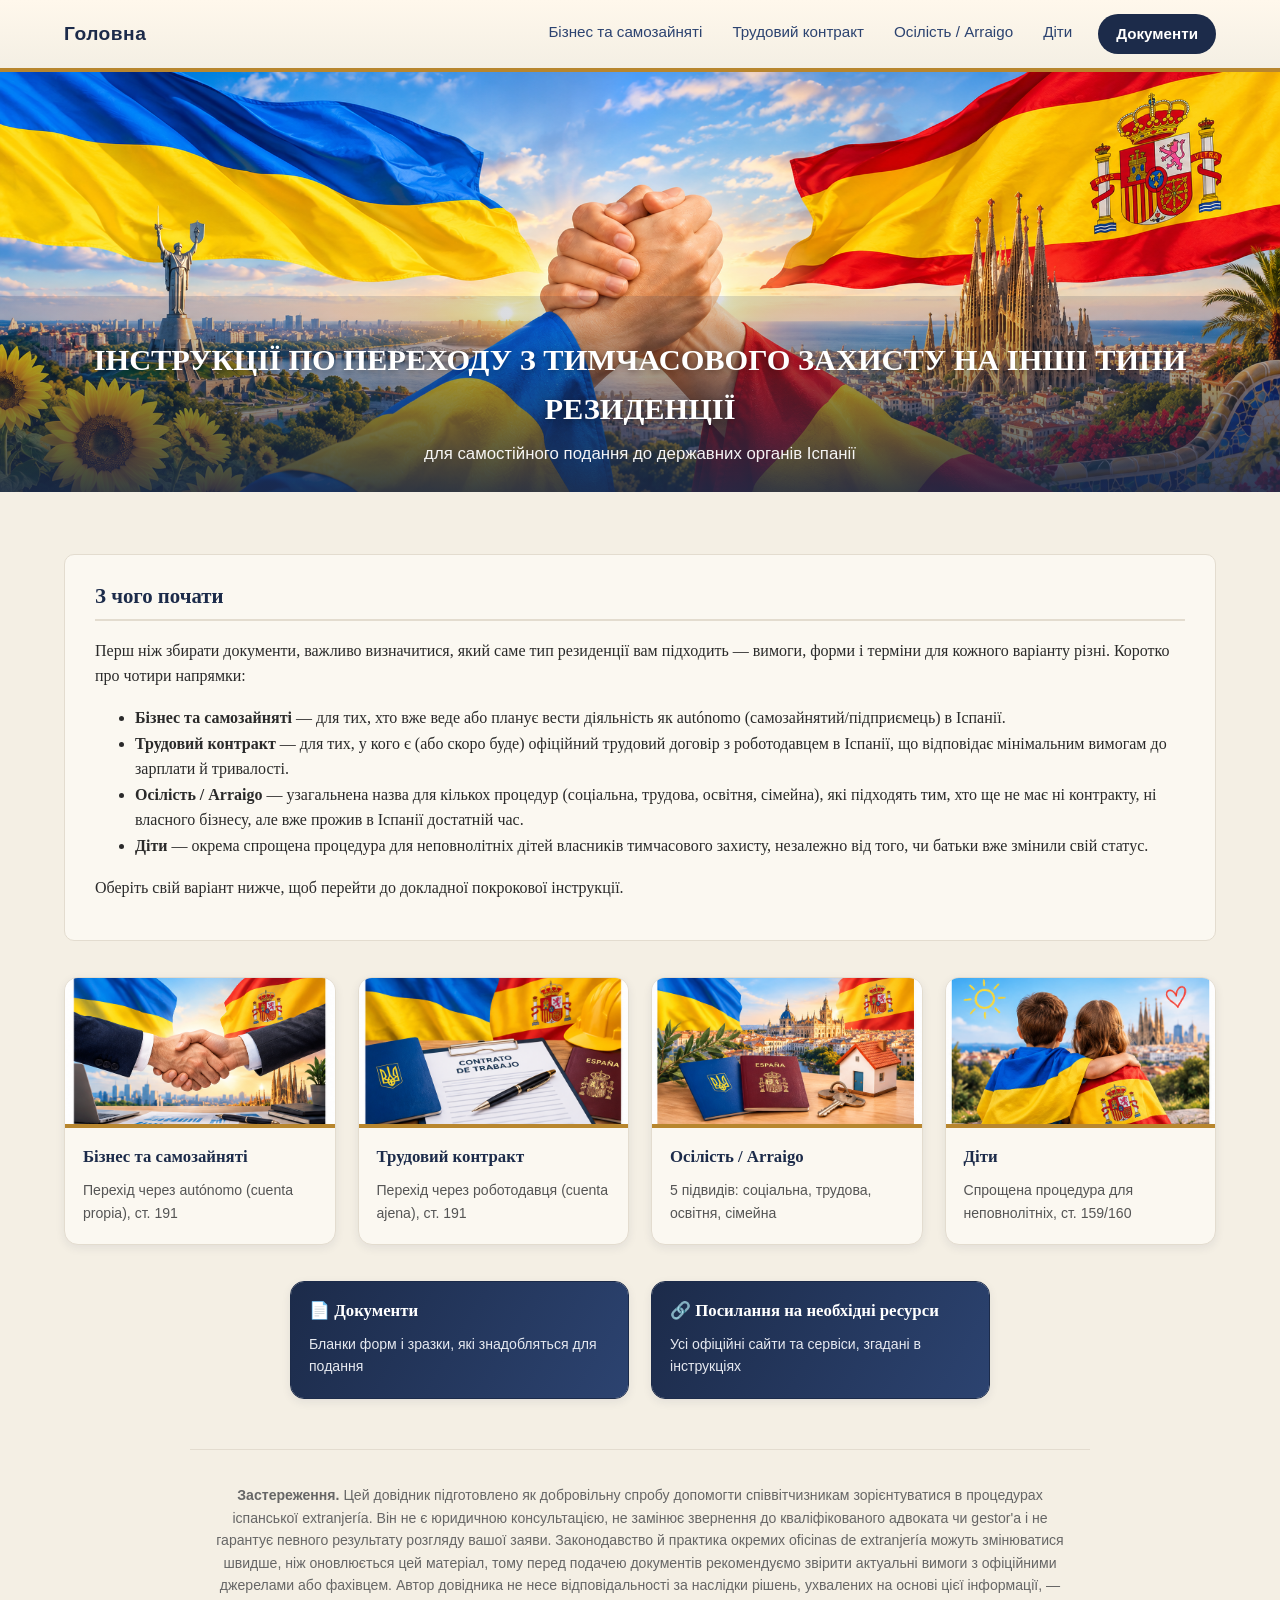
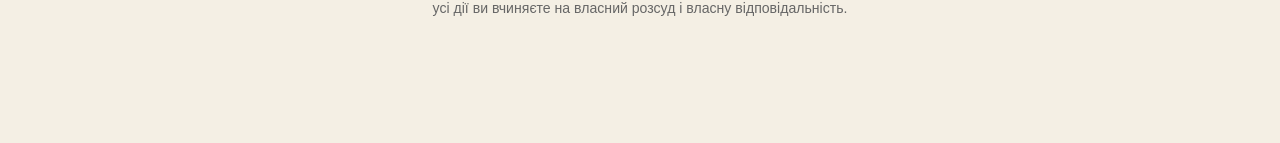
==== index.html @ 9e44d5eb "Initial commit: static site "Довідник ТЗ" Головна сторінка, сторінки розділів (arraigo, cuenta ajena" ====
<!DOCTYPE html>
<html lang="uk">
<head>
<meta charset="UTF-8">
<meta name="viewport" content="width=device-width, initial-scale=1.0">
<title>Інструкції по переходу з тимчасового захисту на інші типи резиденції</title>
<link rel="stylesheet" href="css/style.css">
</head>
<body>

<header class="site-header">
  <div class="nav-bar">
    <a href="index.html" class="nav-logo">Головна</a>
    <nav class="nav-links">
      <a href="pages/cuenta-propia.html">Бізнес та самозайняті</a>
      <a href="pages/cuenta-ajena.html">Трудовий контракт</a>
      <a href="pages/arraigo.html">Осілість / Arraigo</a>
      <a href="pages/dity.html">Діти</a>
      <a href="pages/dokumenty.html" class="nav-docs">Документи</a>
    </nav>
  </div>
</header>

<div class="hero">
  <img src="images/hero.png" alt="Україна та Іспанія">
  <div class="hero-caption">
    <h1>ІНСТРУКЦІЇ ПО ПЕРЕХОДУ З ТИМЧАСОВОГО ЗАХИСТУ НА ІНШІ ТИПИ РЕЗИДЕНЦІЇ</h1>
    <p>для самостійного подання до державних органів Іспанії</p>
  </div>
</div>

<div class="container-wide">

  <div class="intro-text">
    <h2>З чого почати</h2>
    <p>Перш ніж збирати документи, важливо визначитися, який саме тип резиденції вам підходить — вимоги, форми і терміни для кожного варіанту різні. Коротко про чотири напрямки:</p>
    <ul>
      <li><strong>Бізнес та самозайняті</strong> — для тих, хто вже веде або планує вести діяльність як autónomo (самозайнятий/підприємець) в Іспанії.</li>
      <li><strong>Трудовий контракт</strong> — для тих, у кого є (або скоро буде) офіційний трудовий договір з роботодавцем в Іспанії, що відповідає мінімальним вимогам до зарплати й тривалості.</li>
      <li><strong>Осілість / Arraigo</strong> — узагальнена назва для кількох процедур (соціальна, трудова, освітня, сімейна), які підходять тим, хто ще не має ні контракту, ні власного бізнесу, але вже прожив в Іспанії достатній час.</li>
      <li><strong>Діти</strong> — окрема спрощена процедура для неповнолітніх дітей власників тимчасового захисту, незалежно від того, чи батьки вже змінили свій статус.</li>
    </ul>
    <p>Оберіть свій варіант нижче, щоб перейти до докладної покрокової інструкції.</p>
  </div>

  <div class="tiles-grid">
    <a class="tile" href="pages/cuenta-propia.html">
      <img class="tile-img" src="images/autonomo.png" alt="Бізнес та самозайняті">
      <div class="tile-body">
        <h3>Бізнес та самозайняті</h3>
        <p>Перехід через autónomo (cuenta propia), ст. 191</p>
      </div>
    </a>
    <a class="tile" href="pages/cuenta-ajena.html">
      <img class="tile-img" src="images/trabajo.png" alt="Трудовий контракт">
      <div class="tile-body">
        <h3>Трудовий контракт</h3>
        <p>Перехід через роботодавця (cuenta ajena), ст. 191</p>
      </div>
    </a>
    <a class="tile" href="pages/arraigo.html">
      <img class="tile-img" src="images/arraigo.png" alt="Осілість / Arraigo">
      <div class="tile-body">
        <h3>Осілість / Arraigo</h3>
        <p>5 підвидів: соціальна, трудова, освітня, сімейна</p>
      </div>
    </a>
    <a class="tile" href="pages/dity.html">
      <img class="tile-img" src="images/dity.png" alt="Діти">
      <div class="tile-body">
        <h3>Діти</h3>
        <p>Спрощена процедура для неповнолітніх, ст. 159/160</p>
      </div>
    </a>
  </div>

  <div class="tiles-grid small">
    <a class="tile tile-secondary" href="pages/dokumenty.html">
      <div class="tile-body">
        <h3>📄 Документи</h3>
        <p>Бланки форм і зразки, які знадобляться для подання</p>
      </div>
    </a>
    <a class="tile tile-secondary" href="pages/posylannya.html">
      <div class="tile-body">
        <h3>🔗 Посилання на необхідні ресурси</h3>
        <p>Усі офіційні сайти та сервіси, згадані в інструкціях</p>
      </div>
    </a>
  </div>

  <div class="legal-footer">
    <p><strong>Застереження.</strong> Цей довідник підготовлено як добровільну спробу допомогти співвітчизникам зорієнтуватися в процедурах іспанської extranjería. Він не є юридичною консультацією, не замінює звернення до кваліфікованого адвоката чи gestor'а і не гарантує певного результату розгляду вашої заяви. Законодавство й практика окремих oficinas de extranjería можуть змінюватися швидше, ніж оновлюється цей матеріал, тому перед подачею документів рекомендуємо звірити актуальні вимоги з офіційними джерелами або фахівцем. Автор довідника не несе відповідальності за наслідки рішень, ухвалених на основі цієї інформації, — усі дії ви вчиняєте на власний розсуд і власну відповідальність.</p>
  </div>

</div>

</body>
</html>
---- css/style.css ----
:root{
  --navy:#1c2b4a;
  --navy-light:#2c4370;
  --gold:#b8862e;
  --gold-light:#d9a94a;
  --bg:#f4efe4;
  --bg-card:#fbf8f1;
  --line:#e3dccf;
  --ok:#2e7d4f;
  --warn:#b3401c;
  --ukr-blue:#0057b7;
  --ukr-yellow:#ffd700;
  --esp-red:#c60b1e;
}

*{box-sizing:border-box;}

body{
  margin:0;
  font-family:"Georgia","Times New Roman",serif;
  background:var(--bg);
  color:#2a2a2a;
  line-height:1.6;
}

a{color:var(--navy);}

/* ===== HEADER / NAV ===== */
.site-header{
  background:linear-gradient(180deg,#fff8ec 0%, var(--bg) 100%);
  border-bottom:4px solid var(--gold);
}

.nav-bar{
  max-width:1200px;
  margin:0 auto;
  display:flex;
  align-items:center;
  justify-content:space-between;
  padding:14px 24px;
  flex-wrap:wrap;
  gap:10px;
}

.nav-logo{
  font-weight:bold;
  font-size:1.2em;
  color:var(--navy);
  text-decoration:none;
  font-family:Arial,sans-serif;
  letter-spacing:0.5px;
}

.nav-links{
  display:flex;
  gap:22px;
  flex-wrap:wrap;
  font-family:Arial,sans-serif;
  font-size:0.95em;
}

.nav-links a{
  text-decoration:none;
  color:var(--navy-light);
  padding:6px 4px;
  border-bottom:2px solid transparent;
  transition:border-color .2s;
}
.nav-links a:hover, .nav-links a.active{
  border-bottom:2px solid var(--gold);
  color:var(--navy);
}

.nav-docs{
  background:var(--navy);
  color:#fff !important;
  padding:8px 18px !important;
  border-radius:20px;
  border-bottom:none !important;
  font-weight:bold;
}
.nav-docs:hover{
  background:var(--gold);
  border-bottom:none !important;
}

/* ===== HERO (тільки на головній) ===== */
.hero{
  position:relative;
  width:100%;
  max-height:420px;
  overflow:hidden;
}
.hero img{
  width:100%;
  display:block;
  object-fit:cover;
  max-height:420px;
}
.hero-caption{
  position:absolute;
  bottom:0; left:0; right:0;
  background:linear-gradient(0deg, rgba(28,43,74,0.88) 0%, rgba(28,43,74,0.15) 90%);
  color:#fff;
  padding:40px 5% 24px;
  text-align:center;
}
.hero-caption h1{
  font-size:1.9em;
  margin:0 0 8px;
  font-family:Georgia, serif;
  text-shadow:0 2px 6px rgba(0,0,0,0.4);
}
.hero-caption p{
  margin:0;
  font-size:1.05em;
  opacity:0.95;
  font-family:Arial,sans-serif;
}

/* ===== PAGE BANNER (на внутрішніх сторінках) ===== */
.page-banner{
  background:linear-gradient(120deg, var(--navy) 0%, var(--navy-light) 60%, #3a5a8c 100%);
  color:#fff;
  padding:34px 5%;
  border-bottom:5px solid var(--gold);
}
.page-banner h1{
  margin:0 0 6px;
  font-size:1.7em;
}
.page-banner .badges{margin-top:10px;}
.badge{
  display:inline-block;
  background:rgba(255,255,255,0.15);
  border:1px solid rgba(255,255,255,0.35);
  color:#fff;
  font-size:0.75em;
  padding:3px 10px;
  border-radius:3px;
  margin-right:6px;
  font-family:Arial,sans-serif;
}

/* ===== CONTAINER ===== */
.container{
  max-width:900px;
  margin:0 auto;
  padding:32px 24px 70px;
}
.container-wide{
  max-width:1200px;
  margin:0 auto;
  padding:32px 24px 70px;
}

/* ===== INTRO / SECTIONS ===== */
.intro-text{
  background:var(--bg-card);
  border:1px solid var(--line);
  border-radius:10px;
  padding:24px 30px;
  margin:30px 0;
}
.intro-text h2{margin-top:0;color:var(--navy);}

h2{color:var(--navy);border-bottom:2px solid var(--line);padding-bottom:6px;margin-top:44px;font-size:1.3em;}
h3{color:var(--navy);margin-top:26px;font-size:1.08em;}
h4{color:var(--navy);}

.disclaimer{
  background:#fff7e6;
  border:1px solid var(--gold);
  border-radius:6px;
  padding:14px 18px;
  margin-bottom:26px;
  font-size:0.92em;
}

.highlight{
  background:#eef7ef;
  border:1px solid var(--ok);
  border-radius:6px;
  padding:14px 18px;
  margin:16px 0;
}

.link-box{
  background:#eef2f7;
  border-radius:6px;
  padding:12px 16px;
  margin:10px 0;
}
.link-box a{font-weight:bold;}

.note{font-size:0.9em;color:#666;font-style:italic;}

.step{
  background:var(--bg-card);
  border:1px solid var(--line);
  border-left:5px solid var(--gold);
  border-radius:6px;
  padding:16px 20px;
  margin:16px 0;
}
.step-num{
  display:inline-flex;align-items:center;justify-content:center;
  width:28px;height:28px;background:var(--navy);color:#fff;
  border-radius:50%;font-family:Arial,sans-serif;font-weight:bold;
  font-size:0.9em;margin-right:10px;
}

.type-card{
  background:var(--bg-card);
  border:1px solid var(--line);
  border-radius:6px;
  padding:16px 20px;
  margin:14px 0;
}

table{width:100%;border-collapse:collapse;margin:16px 0;font-size:0.93em;background:var(--bg-card);}
th,td{border:1px solid var(--line);padding:8px 10px;text-align:left;vertical-align:top;}
th{background:var(--navy);color:#fff;font-family:Arial,sans-serif;font-weight:normal;font-size:0.88em;}
tr:nth-child(even){background:#f0ead9;}

.checklist li{list-style:none;margin-bottom:8px;padding-left:26px;position:relative;}
.checklist li::before{content:"☐";position:absolute;left:0;font-size:1.2em;color:var(--navy);}

.tag-ok{color:var(--ok);font-weight:bold;}
.tag-warn{color:var(--warn);font-weight:bold;}

/* ===== TILES (головна сторінка) ===== */
.tiles-grid{
  display:grid;
  grid-template-columns:repeat(4, 1fr);
  gap:22px;
  margin:36px 0;
}
.tiles-grid.small{
  grid-template-columns:repeat(2, 1fr);
  max-width:700px;
  margin:36px auto;
}
.tile{
  display:block;
  text-decoration:none;
  color:inherit;
  background:var(--bg-card);
  border:1px solid var(--line);
  border-radius:14px;
  overflow:hidden;
  box-shadow:0 3px 10px rgba(28,43,74,0.08);
  transition:transform .18s, box-shadow .18s;
}
.tile:hover{
  transform:translateY(-5px);
  box-shadow:0 10px 22px rgba(28,43,74,0.18);
}
.tile-img{
  width:100%;
  height:150px;
  object-fit:cover;
  display:block;
  border-bottom:4px solid var(--gold);
}
.tile-body{
  padding:16px 18px 20px;
  font-family:Arial,sans-serif;
}
.tile-body h3{
  margin:0 0 8px;
  color:var(--navy);
  font-size:1.05em;
  font-family:Georgia,serif;
}
.tile-body p{
  margin:0;
  font-size:0.88em;
  color:#555;
}
.tile-secondary .tile-body{
  background:linear-gradient(120deg, var(--navy) 0%, var(--navy-light) 100%);
}
.tile-secondary .tile-body h3{color:#fff;}
.tile-secondary .tile-body p{color:#e6e9f0;}
.tile-secondary{border-color:var(--navy);}

/* ===== FOOTER / LEGAL ===== */
.legal-footer{
  max-width:900px;
  margin:50px auto 0;
  padding:20px 24px 40px;
  border-top:1px solid var(--line);
  font-size:0.88em;
  color:#666;
  text-align:center;
  font-family:Arial,sans-serif;
}

.page-footer{
  margin-top:60px;
  padding-top:16px;
  border-top:1px solid var(--line);
  font-size:0.85em;
  color:#777;
  font-family:Arial,sans-serif;
}

@media (max-width: 900px){
  .tiles-grid{grid-template-columns:repeat(2,1fr);}
  .tiles-grid.small{grid-template-columns:1fr;}
  .hero-caption h1{font-size:1.3em;}
}
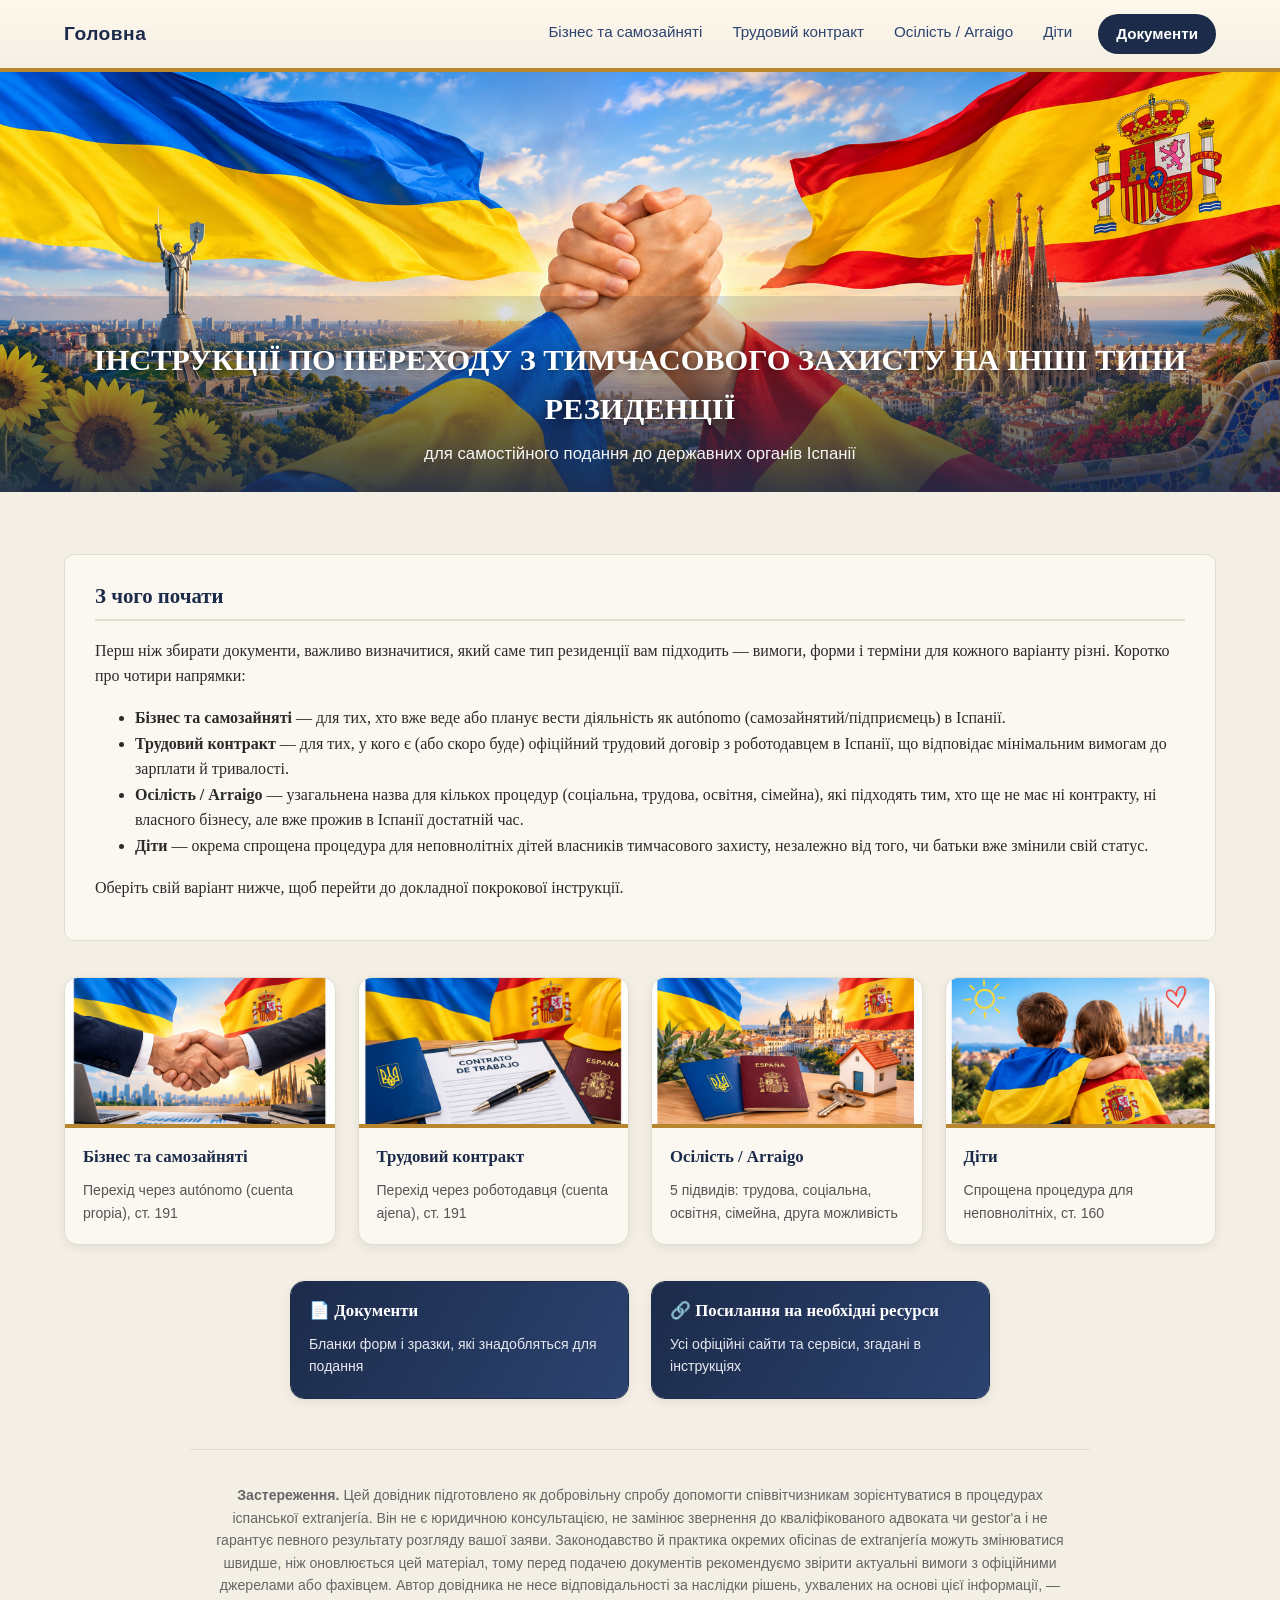
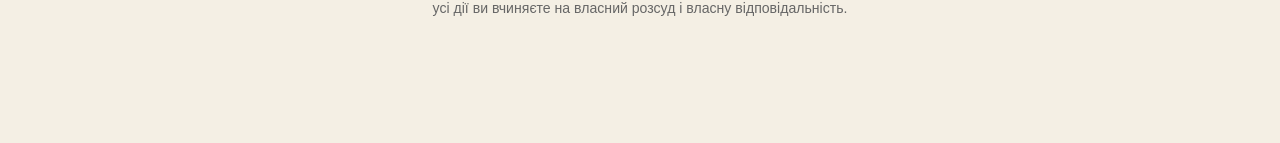
==== commit bd67988b: "Виправлено форму модифікації на EX-26, додано бланки та нормативку Форми: - модифікація за ст. 191 (" ====
--- a/index.html
+++ b/index.html
@@ -62,14 +62,14 @@
       <img class="tile-img" src="images/arraigo.png" alt="Осілість / Arraigo">
       <div class="tile-body">
         <h3>Осілість / Arraigo</h3>
-        <p>5 підвидів: соціальна, трудова, освітня, сімейна</p>
+        <p>5 підвидів: трудова, соціальна, освітня, сімейна, друга можливість</p>
       </div>
     </a>
     <a class="tile" href="pages/dity.html">
       <img class="tile-img" src="images/dity.png" alt="Діти">
       <div class="tile-body">
         <h3>Діти</h3>
-        <p>Спрощена процедура для неповнолітніх, ст. 159/160</p>
+        <p>Спрощена процедура для неповнолітніх, ст. 160</p>
       </div>
     </a>
   </div>
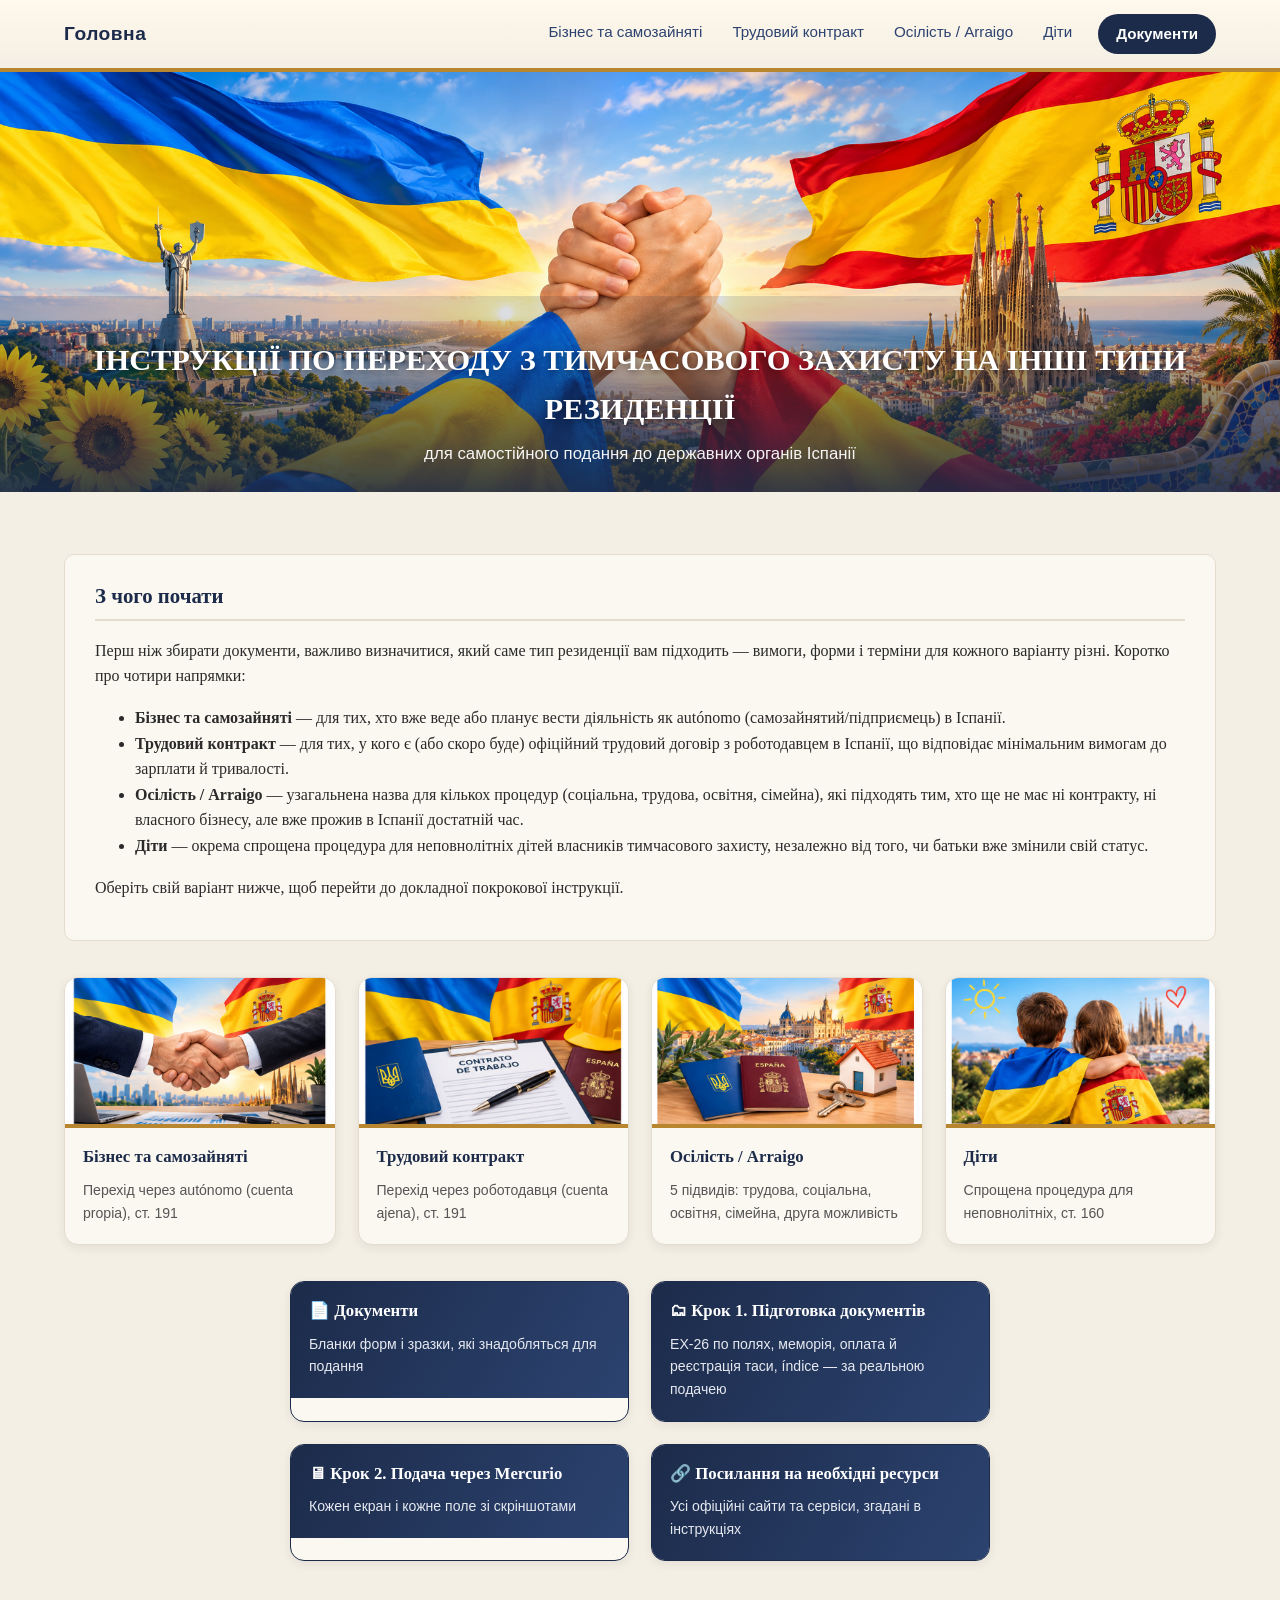
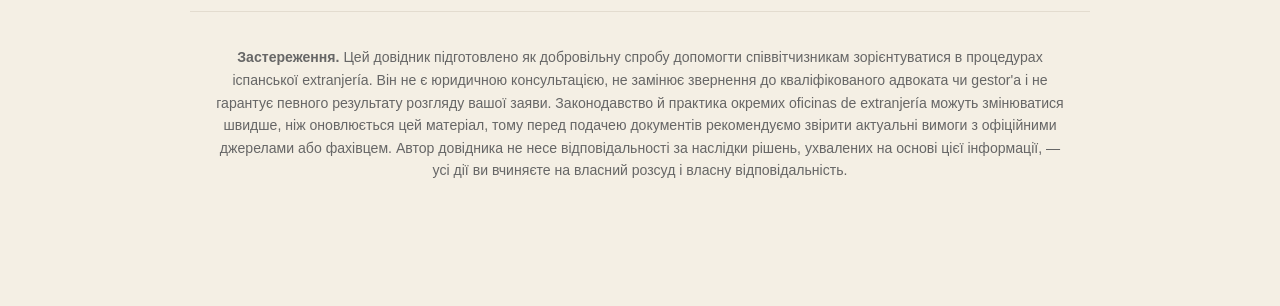
==== commit 34cd93c8: "Покрокові інструкції: підготовка документів і подача через Mercurio Дві нові сторінки за реальною по" ====
--- a/index.html
+++ b/index.html
@@ -81,6 +81,18 @@
         <p>Бланки форм і зразки, які знадобляться для подання</p>
       </div>
     </a>
+    <a class="tile tile-secondary" href="pages/pidgotovka-dokumentiv.html">
+      <div class="tile-body">
+        <h3>🗂 Крок 1. Підготовка документів</h3>
+        <p>EX-26 по полях, меморія, оплата й реєстрація таси, índice — за реальною подачею</p>
+      </div>
+    </a>
+    <a class="tile tile-secondary" href="pages/podacha-mercurio.html">
+      <div class="tile-body">
+        <h3>🖥 Крок 2. Подача через Mercurio</h3>
+        <p>Кожен екран і кожне поле зі скріншотами</p>
+      </div>
+    </a>
     <a class="tile tile-secondary" href="pages/posylannya.html">
       <div class="tile-body">
         <h3>🔗 Посилання на необхідні ресурси</h3>
--- a/css/style.css
+++ b/css/style.css
@@ -306,6 +306,22 @@
   font-family:Arial,sans-serif;
 }
 
+/* ===== GUIDE PAGES: screenshots, Q&A, persona ===== */
+.shot{margin:14px 0 20px;}
+.shot img{max-width:100%;height:auto;display:block;border:1px solid var(--line);border-radius:6px;box-shadow:0 2px 8px rgba(28,43,74,0.10);background:#fff;}
+.shot figcaption{font-size:0.85em;color:#666;font-family:Arial,sans-serif;margin-top:6px;}
+.qa{background:#f3f6fb;border-left:4px solid var(--navy-light);border-radius:4px;padding:10px 14px;margin:10px 0;font-size:0.95em;}
+.qa strong:first-child{color:var(--navy);}
+.persona{background:var(--bg-card);border:1px dashed var(--gold);border-radius:8px;padding:14px 18px;margin:18px 0;}
+.ajena{background:#f6f0fa;border-left:4px solid #6b3f8c;border-radius:4px;padding:10px 14px;margin:10px 0;font-size:0.95em;}
+.ajena::before{content:"Якщо у вас cuenta ajena (трудовий договір): ";font-weight:bold;color:#6b3f8c;}
+.toc{background:var(--bg-card);border:1px solid var(--line);border-radius:8px;padding:12px 20px;margin:20px 0;}
+.toc ol{margin:6px 0;}
+.next-page{display:block;text-align:center;background:var(--navy);color:#fff !important;text-decoration:none;padding:14px 20px;border-radius:8px;font-family:Arial,sans-serif;font-weight:bold;margin:30px 0;}
+.next-page:hover{background:var(--gold);}
+code.v{background:#fff;border:1px solid var(--line);border-radius:3px;padding:1px 5px;font-family:Consolas,monospace;font-size:0.92em;}
+pre.tpl{background:#fff;border:1px solid var(--line);border-radius:6px;padding:14px 16px;white-space:pre-wrap;font-family:Consolas,monospace;font-size:0.85em;line-height:1.45;}
+
 @media (max-width: 900px){
   .tiles-grid{grid-template-columns:repeat(2,1fr);}
   .tiles-grid.small{grid-template-columns:1fr;}
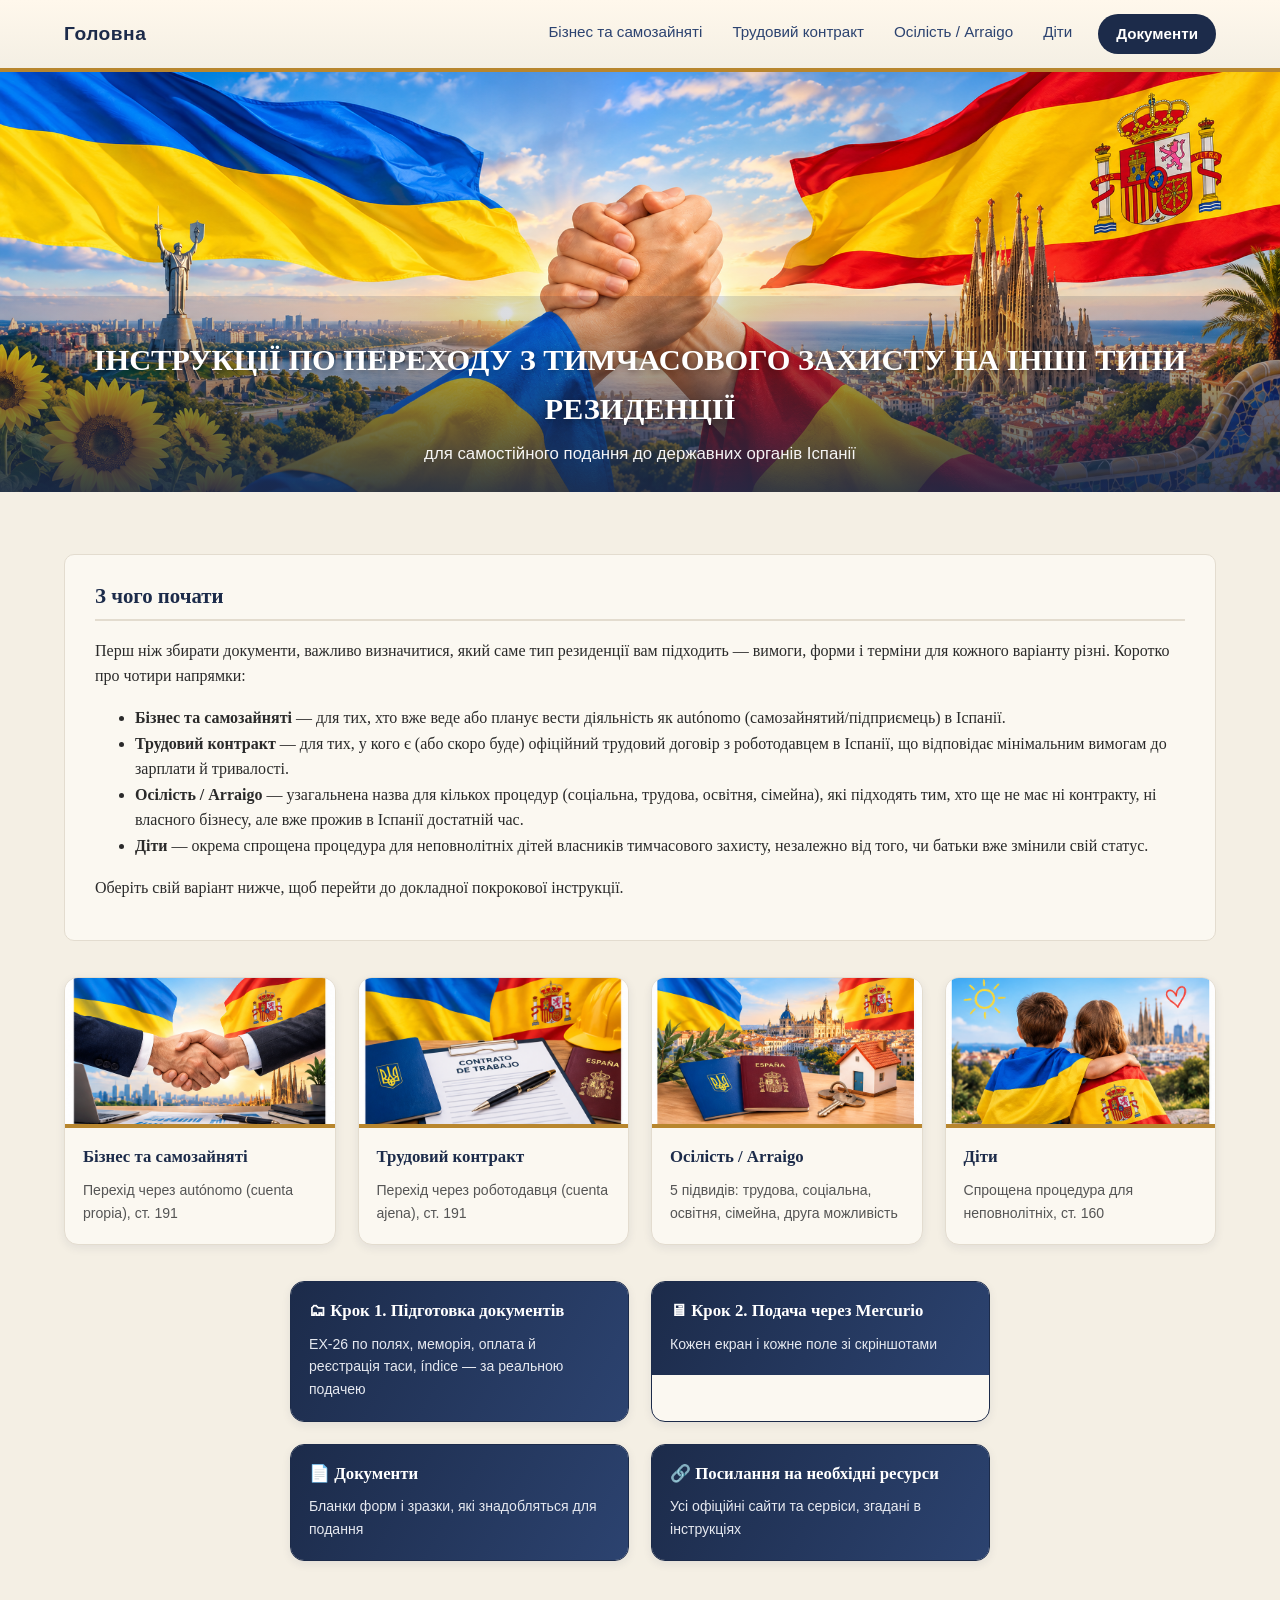
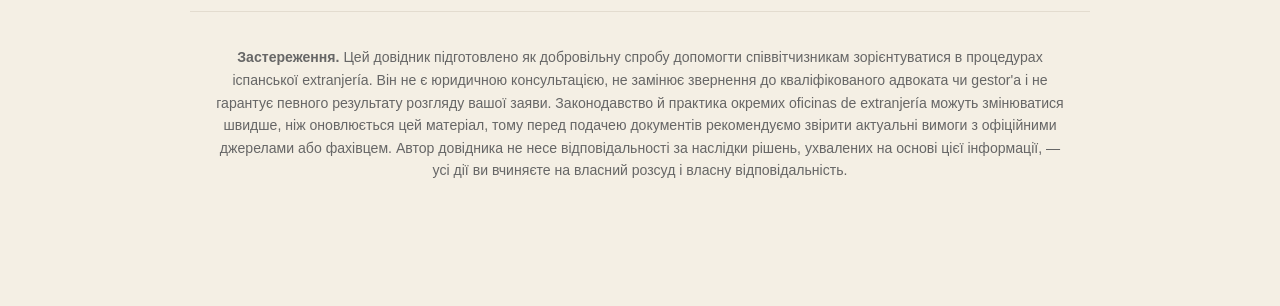
==== commit d5426012: "Головна: плитки Крок 1 і Крок 2 — першим рядом Co-Authored-By: Claude Opus 5.5 <noreply@anthropic.co" ====
--- a/index.html
+++ b/index.html
@@ -75,12 +75,6 @@
   </div>
 
   <div class="tiles-grid small">
-    <a class="tile tile-secondary" href="pages/dokumenty.html">
-      <div class="tile-body">
-        <h3>📄 Документи</h3>
-        <p>Бланки форм і зразки, які знадобляться для подання</p>
-      </div>
-    </a>
     <a class="tile tile-secondary" href="pages/pidgotovka-dokumentiv.html">
       <div class="tile-body">
         <h3>🗂 Крок 1. Підготовка документів</h3>
@@ -91,6 +85,12 @@
       <div class="tile-body">
         <h3>🖥 Крок 2. Подача через Mercurio</h3>
         <p>Кожен екран і кожне поле зі скріншотами</p>
+      </div>
+    </a>
+    <a class="tile tile-secondary" href="pages/dokumenty.html">
+      <div class="tile-body">
+        <h3>📄 Документи</h3>
+        <p>Бланки форм і зразки, які знадобляться для подання</p>
       </div>
     </a>
     <a class="tile tile-secondary" href="pages/posylannya.html">
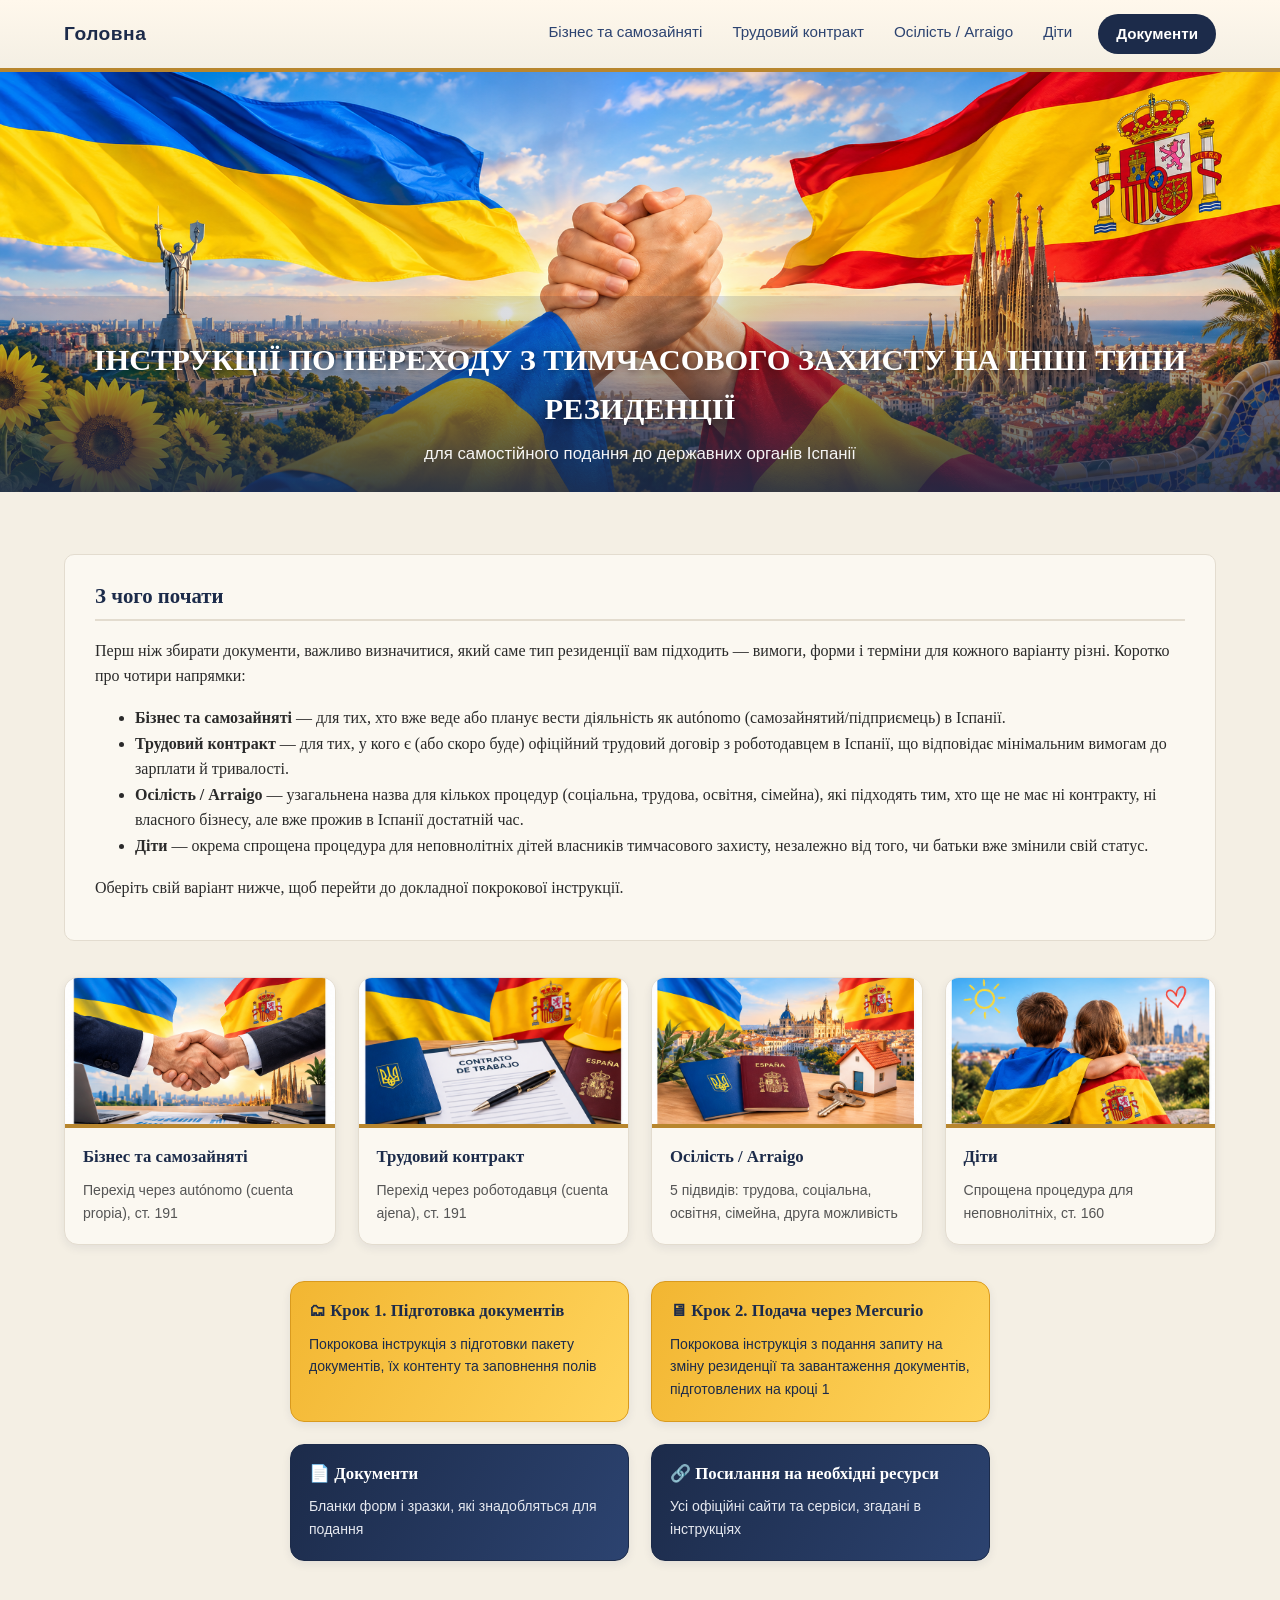
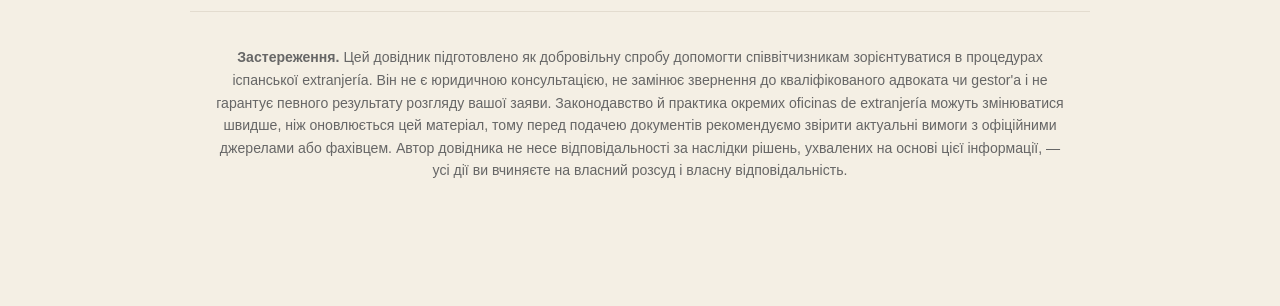
==== commit 909aed12: "Головна: яскраві плитки Крок 1/2, нові описи, суцільний фон темних плиток Co-Authored-By: Claude Opu" ====
--- a/index.html
+++ b/index.html
@@ -75,16 +75,16 @@
   </div>
 
   <div class="tiles-grid small">
-    <a class="tile tile-secondary" href="pages/pidgotovka-dokumentiv.html">
+    <a class="tile tile-primary" href="pages/pidgotovka-dokumentiv.html">
       <div class="tile-body">
         <h3>🗂 Крок 1. Підготовка документів</h3>
-        <p>EX-26 по полях, меморія, оплата й реєстрація таси, índice — за реальною подачею</p>
+        <p>Покрокова інструкція з підготовки пакету документів, їх контенту та заповнення полів</p>
       </div>
     </a>
-    <a class="tile tile-secondary" href="pages/podacha-mercurio.html">
+    <a class="tile tile-primary" href="pages/podacha-mercurio.html">
       <div class="tile-body">
         <h3>🖥 Крок 2. Подача через Mercurio</h3>
-        <p>Кожен екран і кожне поле зі скріншотами</p>
+        <p>Покрокова інструкція з подання запиту на зміну резиденції та завантаження документів, підготовлених на кроці 1</p>
       </div>
     </a>
     <a class="tile tile-secondary" href="pages/dokumenty.html">
--- a/css/style.css
+++ b/css/style.css
@@ -278,9 +278,18 @@
   font-size:0.88em;
   color:#555;
 }
-.tile-secondary .tile-body{
+.tile-secondary{
   background:linear-gradient(120deg, var(--navy) 0%, var(--navy-light) 100%);
 }
+.tile-secondary .tile-body{background:transparent;}
+/* яскраві плитки «Крок 1/2»: золотий фон, темно-синій текст (контраст ~8:1) */
+.tile-primary{
+  background:linear-gradient(120deg, #f2b632 0%, #ffd45c 100%);
+  border-color:#d99a1e;
+}
+.tile-primary .tile-body{background:transparent;}
+.tile-primary .tile-body h3{color:var(--navy);}
+.tile-primary .tile-body p{color:#1c2b4a;}
 .tile-secondary .tile-body h3{color:#fff;}
 .tile-secondary .tile-body p{color:#e6e9f0;}
 .tile-secondary{border-color:var(--navy);}
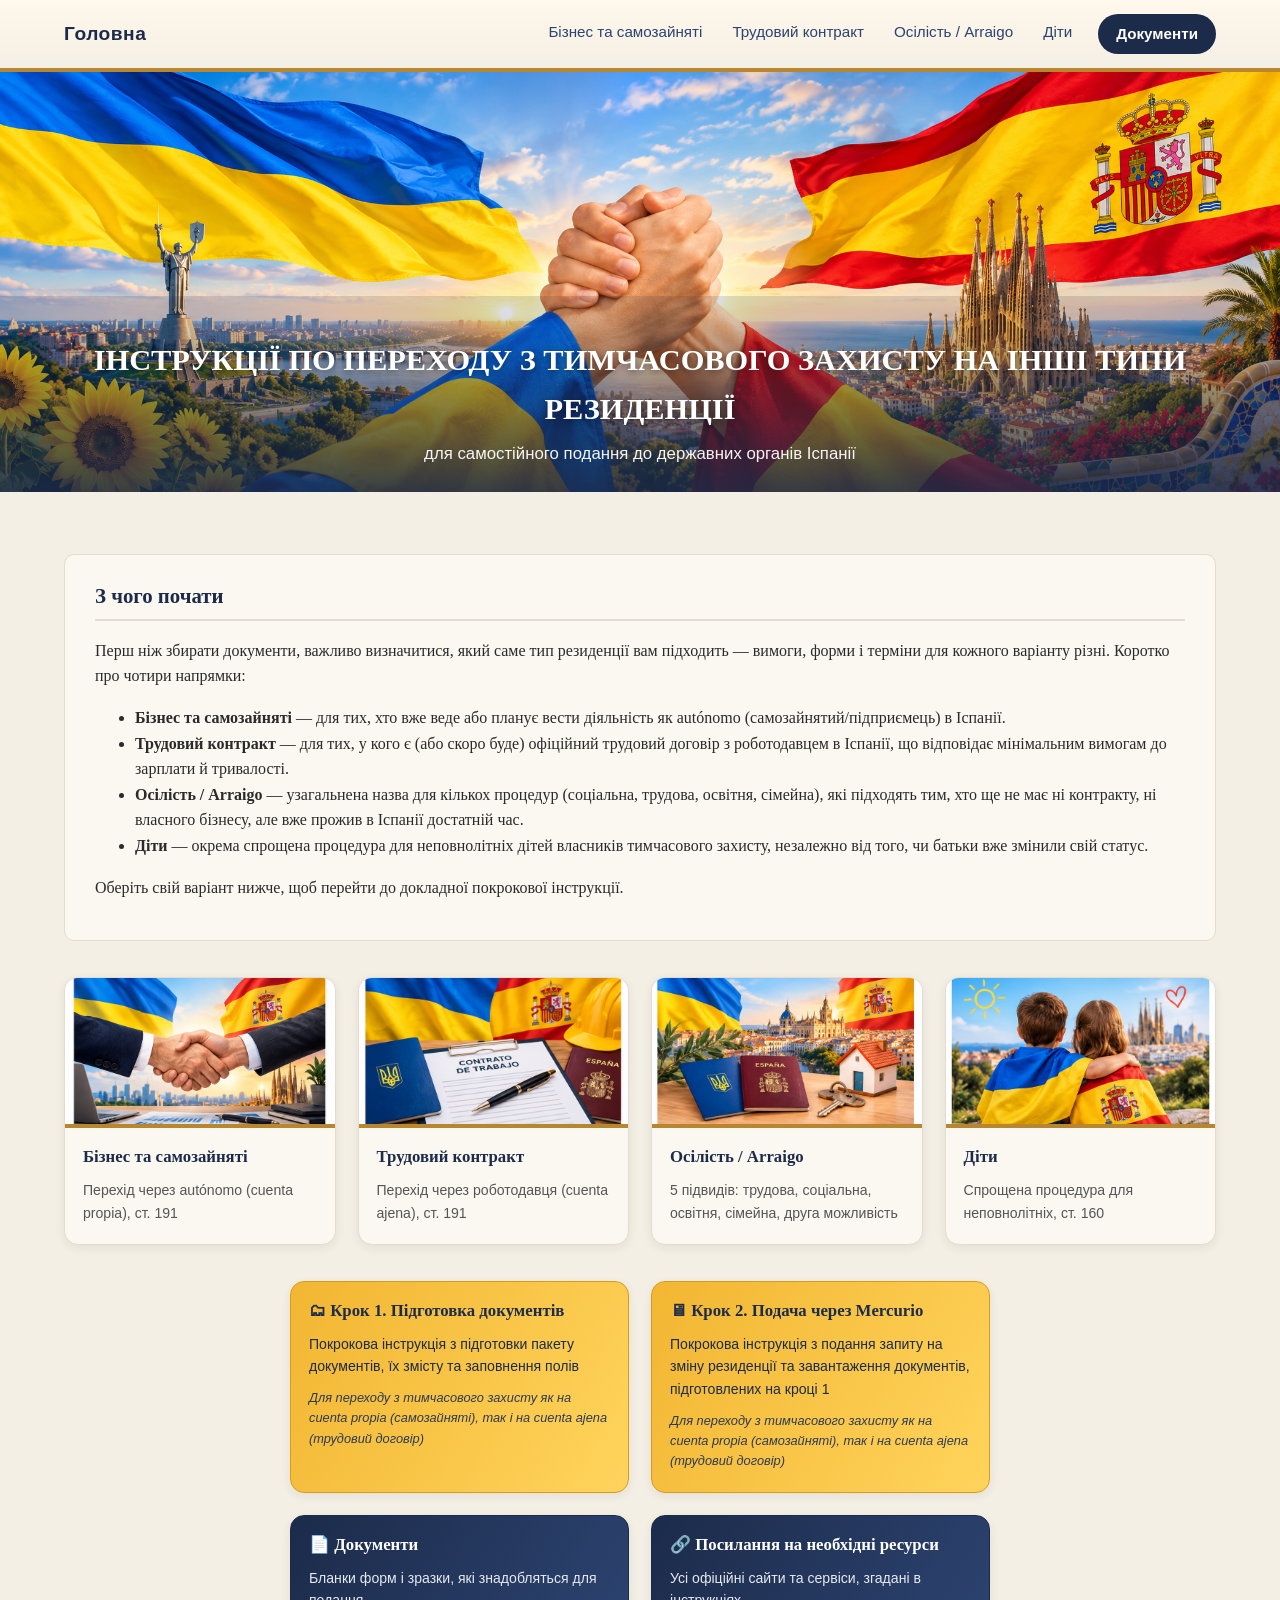
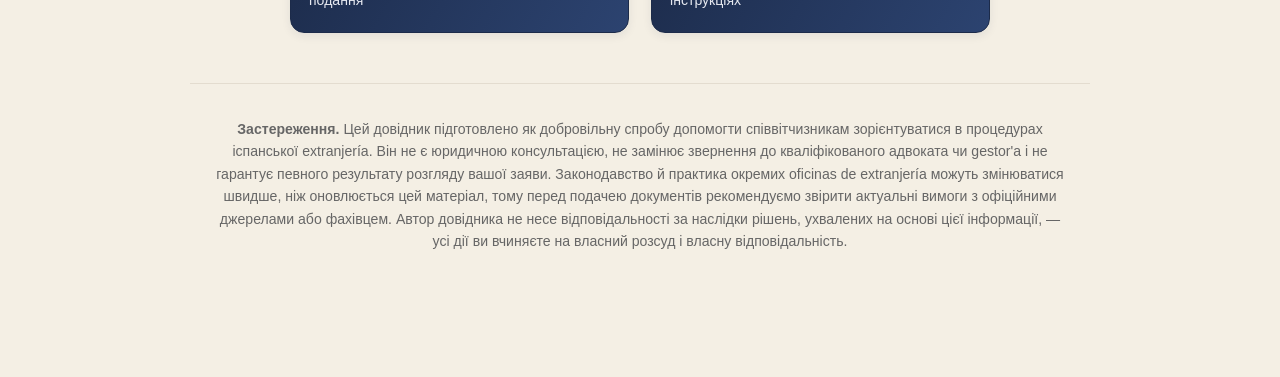
==== commit d8c40c43: "Головна: «змісту», примітки про cuenta propia/ajena на плитках Крок 1/2 Co-Authored-By: Claude Opus " ====
--- a/index.html
+++ b/index.html
@@ -78,13 +78,15 @@
     <a class="tile tile-primary" href="pages/pidgotovka-dokumentiv.html">
       <div class="tile-body">
         <h3>🗂 Крок 1. Підготовка документів</h3>
-        <p>Покрокова інструкція з підготовки пакету документів, їх контенту та заповнення полів</p>
+        <p>Покрокова інструкція з підготовки пакету документів, їх змісту та заповнення полів</p>
+        <p class="tile-note">Для переходу з тимчасового захисту як на cuenta propia (самозайняті), так і на cuenta ajena (трудовий договір)</p>
       </div>
     </a>
     <a class="tile tile-primary" href="pages/podacha-mercurio.html">
       <div class="tile-body">
         <h3>🖥 Крок 2. Подача через Mercurio</h3>
         <p>Покрокова інструкція з подання запиту на зміну резиденції та завантаження документів, підготовлених на кроці 1</p>
+        <p class="tile-note">Для переходу з тимчасового захисту як на cuenta propia (самозайняті), так і на cuenta ajena (трудовий договір)</p>
       </div>
     </a>
     <a class="tile tile-secondary" href="pages/dokumenty.html">
--- a/css/style.css
+++ b/css/style.css
@@ -290,6 +290,7 @@
 .tile-primary .tile-body{background:transparent;}
 .tile-primary .tile-body h3{color:var(--navy);}
 .tile-primary .tile-body p{color:#1c2b4a;}
+.tile-primary .tile-body p.tile-note{font-size:0.8em;font-style:italic;margin-top:10px;color:#2c3a55;}
 .tile-secondary .tile-body h3{color:#fff;}
 .tile-secondary .tile-body p{color:#e6e9f0;}
 .tile-secondary{border-color:var(--navy);}
